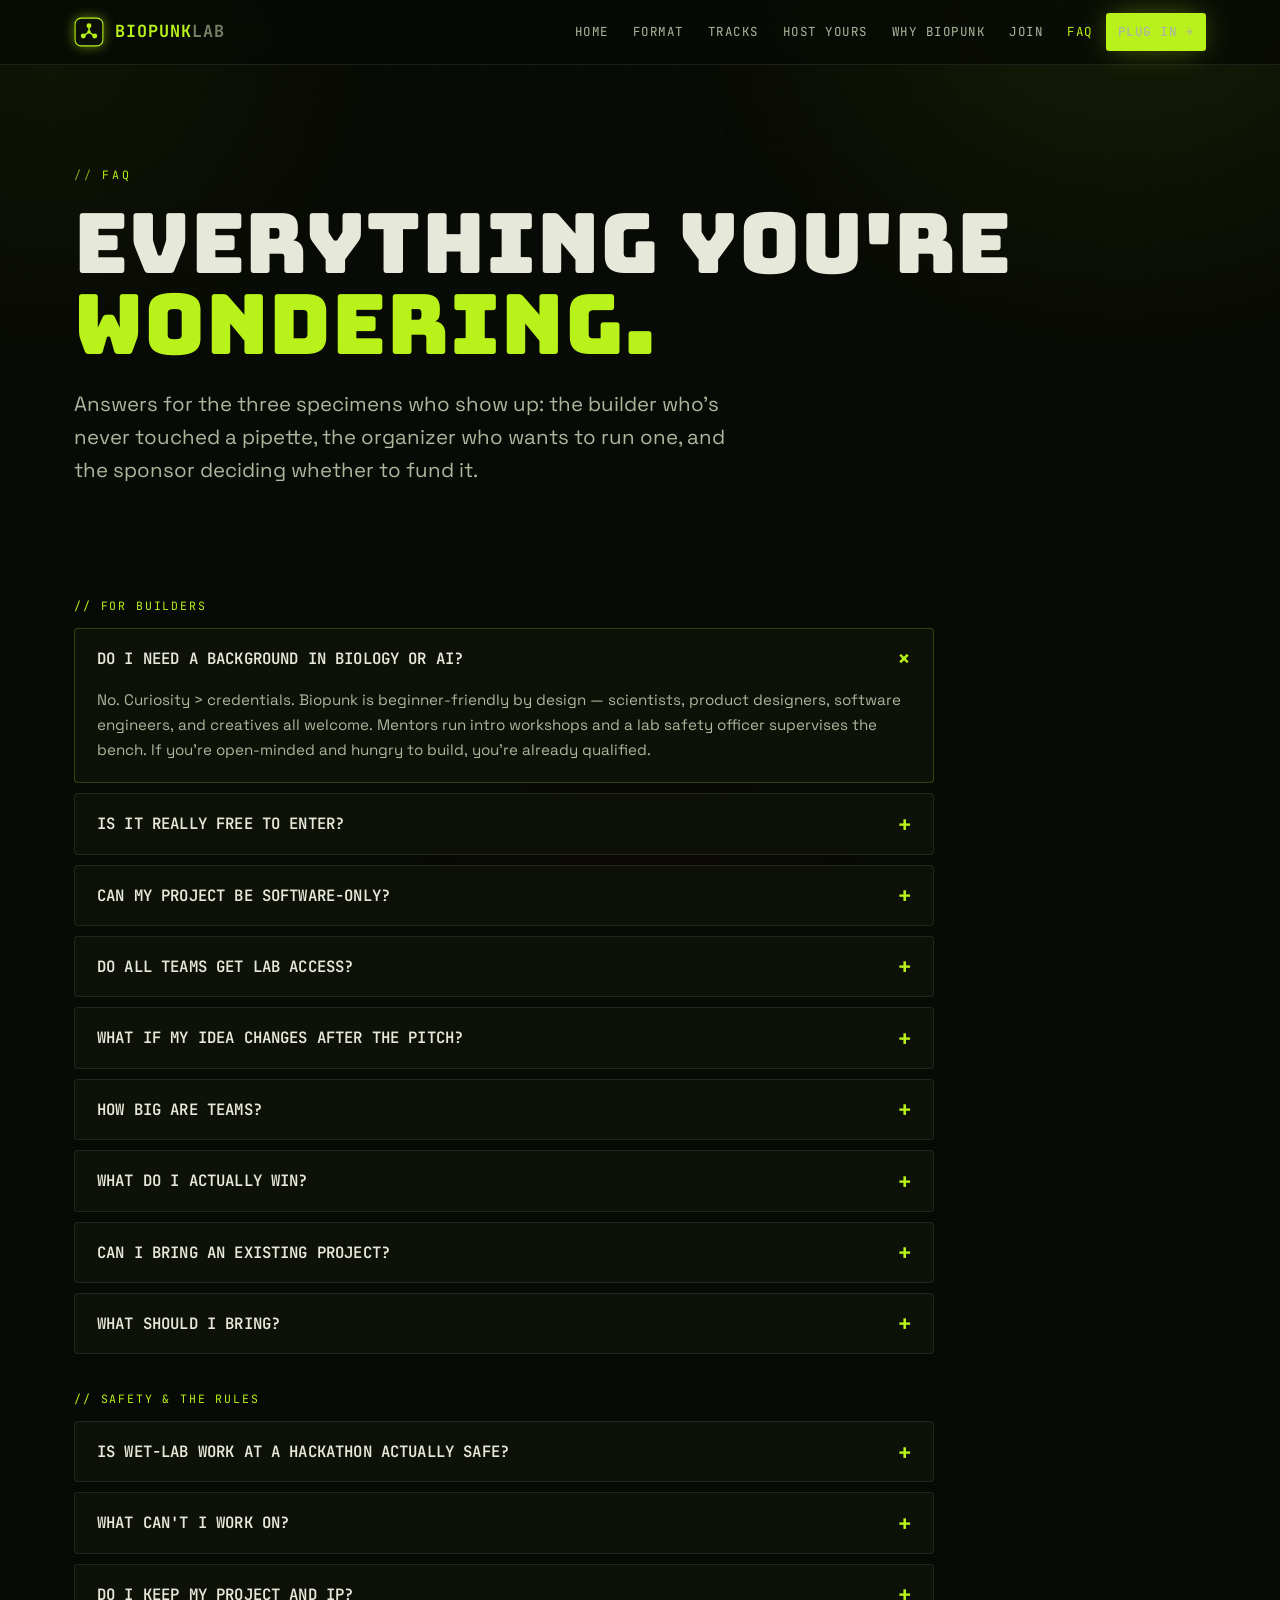
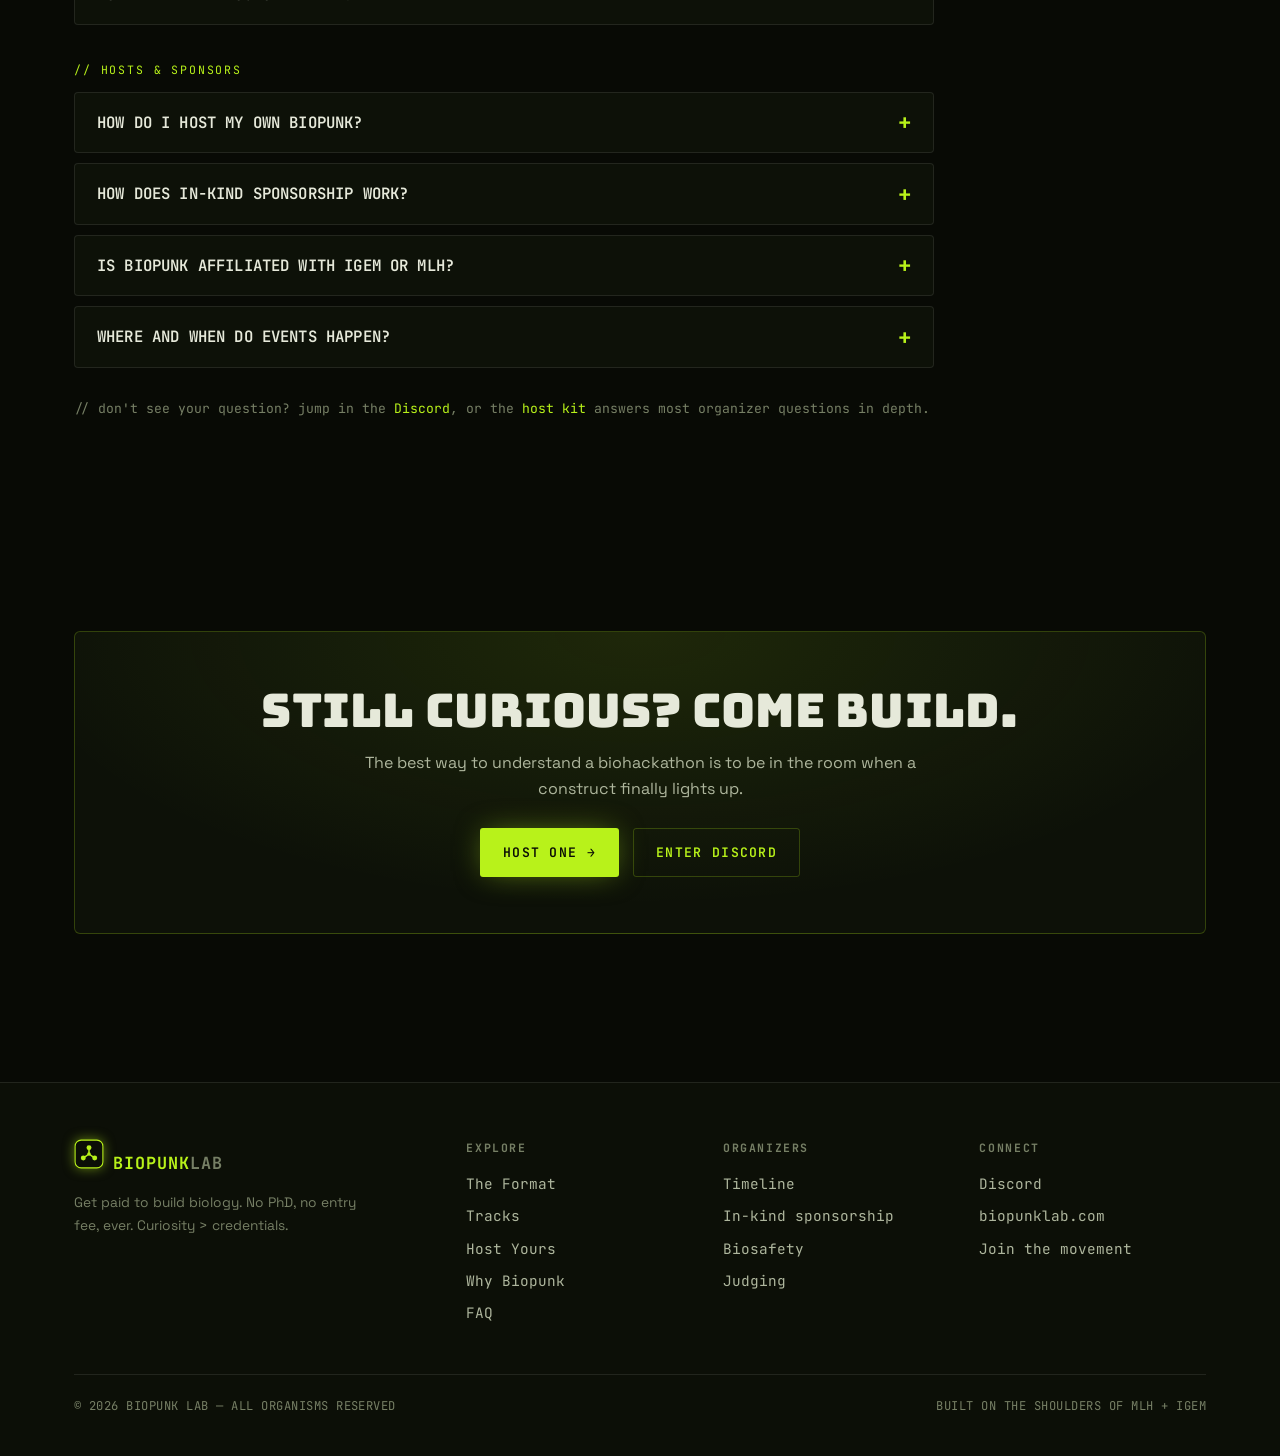
==== faq.html @ 61b6a3d3 "Add files via upload" ====
<!DOCTYPE html>
<html lang="en">
<head>
<meta charset="UTF-8">
<meta name="viewport" content="width=device-width, initial-scale=1.0">
<title>FAQ — Biopunk Lab</title>
<meta name="description" content="Frequently asked questions about Biopunk hackathons — for builders, hosts, and sponsors. Do I need a background? Is it free? Do all teams get lab access? What can't I work on?">
<link rel="preconnect" href="https://fonts.googleapis.com">
<link rel="preconnect" href="https://fonts.gstatic.com" crossorigin>
<link href="https://fonts.googleapis.com/css2?family=Bungee&family=JetBrains+Mono:wght@400;500;700&family=Permanent+Marker&family=Space+Grotesk:wght@400;500;600&display=swap" rel="stylesheet">
<link rel="stylesheet" href="styles.css">
<link rel="icon" href="data:image/svg+xml,<svg xmlns='http://www.w3.org/2000/svg' viewBox='0 0 32 32'><text y='26' font-size='26'>☣</text></svg>">
</head>
<body>

<nav class="nav">
  <div class="nav__inner">
    <a href="index.html" class="brand">
      <svg class="brand__mark" viewBox="0 0 40 40" fill="none" xmlns="http://www.w3.org/2000/svg"><rect x="1.5" y="1.5" width="37" height="37" rx="8" fill="#0c0f07" stroke="#b8f21a" stroke-width="1.4"/><g stroke="#b8f21a" stroke-width="2" stroke-linecap="round"><path d="M20 20 20 12.5M20 20 13.2 24.8M20 20 26.8 24.8"/></g><g fill="#b8f21a"><circle cx="20" cy="20" r="2.4"/><circle cx="20" cy="11.5" r="3.3"/><circle cx="12.4" cy="25.3" r="3.3"/><circle cx="27.6" cy="25.3" r="3.3"/></g></svg>
      <span class="brand__txt"><span class="bio">BIOPUNK</span><span class="lab">LAB</span></span>
    </a>
    <button class="menu-btn" onclick="document.getElementById('nl').classList.toggle('show')">☰</button>
    <div class="nav__links" id="nl">
      <a href="index.html">Home</a>
      <a href="format.html">Format</a>
      <a href="tracks.html">Tracks</a>
      <a href="host.html">Host Yours</a>
      <a href="manifesto.html">Why Biopunk</a>
      <a href="get-involved.html">Join</a>
      <a href="faq.html" class="active">FAQ</a>
      <a href="host.html" class="btn btn--primary btn--sm">Plug In →</a>
    </div>
  </div>
</nav>

<header class="hero" style="padding-bottom:26px">
  <div class="wrap">
    <span class="kicker">FAQ</span>
    <h1>Everything you're <span class="hl">wondering.</span></h1>
    <p class="hero__sub">Answers for the three specimens who show up: the builder who's never touched a pipette, the organizer who wants to run one, and the sponsor deciding whether to fund it.</p>
  </div>
</header>

<section class="section" style="padding-top:18px">
  <div class="wrap">
    <div class="faq">

      <div class="faqcat">// For builders</div>

      <details open>
        <summary>Do I need a background in biology or AI?</summary>
        <div class="a"><p>No. Curiosity &gt; credentials. Biopunk is beginner-friendly by design — scientists, product designers, software engineers, and creatives all welcome. Mentors run intro workshops and a lab safety officer supervises the bench. If you're open-minded and hungry to build, you're already qualified.</p></div>
      </details>

      <details>
        <summary>Is it really free to enter?</summary>
        <div class="a"><p>Yes — no entry fee, ever. That's the whole contrast with iGEM, where teams pay roughly €7,700–€8,700 before anyone travels. At a Biopunk, the expensive part (reagents, DNA, sequencing, lab time) is covered by in-kind sponsors, and money flows <em>toward</em> participants as prizes.</p></div>
      </details>

      <details>
        <summary>Can my project be software-only?</summary>
        <div class="a"><p>Yes. Plenty of winning projects are software, AI, or design. But the thing that makes Biopunk different from every other hackathon is the wet lab — so if your idea can touch a bench, we'll help you get it there.</p></div>
      </details>

      <details>
        <summary>Do all teams get lab access?</summary>
        <div class="a"><p>The prototype weekend is open to everyone. Lab week is where selection kicks in: teams that pitch a feasible, safe, green-lit experiment advance to the bench with dedicated workspace, mentorship, and reagents. It's a two-phase build — not everyone advances, and that's the point.</p></div>
      </details>

      <details>
        <summary>What if my idea changes after the pitch?</summary>
        <div class="a"><p>Expected — ideas mutate. As long as the pivot stays inside the biosafety envelope (BSL-1, non-human, non-clinical) and your Lab &amp; Safety Lead signs off, evolve away. That's science.</p></div>
      </details>

      <details>
        <summary>How big are teams?</summary>
        <div class="a"><p>Teams of 2–4 organisms. No lone wolves — packs can be formed onsite at the team-formation mixer. Mixed backgrounds (tech, bio, design, chaos) are encouraged.</p></div>
      </details>

      <details>
        <summary>What do I actually win?</summary>
        <div class="a"><p>Real Biopunk editions have handed out $15,000+ in cash and in-kind prizes — cash, a month of Biopunk Lab membership, Light.bio glowing petunias, Asimov Press books, discounted longevity-conference tickets, and mystery bio-loot. Plus the project itself, written up as a portfolio piece you keep.</p></div>
      </details>

      <details>
        <summary>Can I bring an existing project?</summary>
        <div class="a"><p>Biopunk favors building from scratch, in the moment — no recycled ideas. Bring your skills, your curiosity, and your own hardware/wetware if you want, but the build happens during the event.</p></div>
      </details>

      <details>
        <summary>What should I bring?</summary>
        <div class="a"><p>A laptop, a notebook, and an open mind. The lab provides the bench, equipment, and reagents; sign up on the Discord ahead of time for team formation and pre-event workshops. You can also bring your own hardware or wetware.</p></div>
      </details>

      <div class="faqcat">// Safety &amp; the rules</div>

      <details>
        <summary>Is wet-lab work at a hackathon actually safe?</summary>
        <div class="a"><p>Yes, when it's kept inside the envelope Biopunk is designed around: <strong>BSL-1</strong> — well-characterized, non-pathogenic organisms (E. coli K-12, baker's yeast, standard cloning strains) on open benches. Every participant completes a safety induction before unsupervised access, the lab's safety officer supervises, and every project passes a written risk assessment at the pitch stage.</p></div>
      </details>

      <details>
        <summary>What can't I work on?</summary>
        <div class="a"><p>The pitch gate rules out anything human-subject (including your own samples or self-experimentation), animal work, clinical claims, gain-of-function, select agents, or anything above BSL-1. Also out for a one-week format: mammalian stable cell lines, directed evolution, and large-scale fermentation. Screened <em>before</em> reagents are ordered — see the <a href="host.html#safety">biosafety gate</a>.</p></div>
      </details>

      <details>
        <summary>Do I keep my project and IP?</summary>
        <div class="a"><p>Under the get-and-give ethos of this community, projects are documented openly in the gallery so the next team can learn from them — like open-source software. Specific IP terms are set by each event's organizer and any track sponsor, so read your event's rules. Rule of thumb: you keep your work and your portfolio; sponsors get visibility and recruiting access, not ownership.</p></div>
      </details>

      <div class="faqcat">// Hosts &amp; sponsors</div>

      <details>
        <summary>How do I host my own Biopunk?</summary>
        <div class="a"><p>Start with the <a href="host.html">host kit</a> — the full step-by-step, from timeline and crew to budget, sponsorship, securing a lab, biosafety, judging, and demo-day run of show. Short version: partner with a community lab, lock reagent sponsors early, and work backwards from demo day. Then tell us on the <a href="get-involved.html">Join</a> page and we'll help connect the pieces.</p></div>
      </details>

      <details>
        <summary>How does in-kind sponsorship work?</summary>
        <div class="a"><p>Instead of cash, companies donate product and service access — synthetic DNA, reagents, sequencing, software, compute, or equipment time — which participants use during the lab week. It dramatically cuts the budget and gives sponsors brand exposure and recruiting access. See the <a href="host.html#sponsorship">roster and tiers</a>.</p></div>
      </details>

      <details>
        <summary>Is Biopunk affiliated with iGEM or MLH?</summary>
        <div class="a"><p>No. Biopunk is independent, but borrows openly from both: MLH's league branding, open organizer guide, and judging science, and iGEM's scientific rigor and biosafety culture. MLH's organizer guide is Creative-Commons licensed, which is why so much of the playbook adapts so cleanly.</p></div>
      </details>

      <details>
        <summary>Where and when do events happen?</summary>
        <div class="a"><p>It started at Frontier Tower in San Francisco (995 Market St) and it's built to be run locally and repeatably anywhere there's a host and a willing community lab. Check <a href="https://luma.com/biopunk" target="_blank" rel="noopener">the Luma calendar</a> and <a href="get-involved.html">Join</a> for the founding-host network — or start one yourself.</p></div>
      </details>

    </div>

    <p class="mono" style="font-size:.82rem;color:var(--muted);margin-top:30px">// don't see your question? jump in the <a href="https://discord.gg/RqJb58Fh" target="_blank" rel="noopener" class="hl">Discord</a>, or the <a href="host.html" class="hl">host kit</a> answers most organizer questions in depth.</p>
  </div>
</section>

<section class="section">
  <div class="wrap">
    <div class="cta-band">
      <h2>Still curious? Come build.</h2>
      <p>The best way to understand a biohackathon is to be in the room when a construct finally lights up.</p>
      <div class="hero__cta" style="justify-content:center">
        <a href="host.html" class="btn btn--primary">Host one →</a>
        <a href="https://discord.gg/RqJb58Fh" target="_blank" rel="noopener" class="btn btn--ghost">Enter Discord</a>
      </div>
    </div>
  </div>
</section>

<footer class="footer">
  <div class="wrap">
    <div class="footer__grid">
      <div>
        <a href="index.html" class="brand" style="margin-bottom:14px">
          <svg class="brand__mark" viewBox="0 0 40 40" fill="none"><rect x="1.5" y="1.5" width="37" height="37" rx="8" fill="#0c0f07" stroke="#b8f21a" stroke-width="1.4"/><g stroke="#b8f21a" stroke-width="2" stroke-linecap="round"><path d="M20 20 20 12.5M20 20 13.2 24.8M20 20 26.8 24.8"/></g><g fill="#b8f21a"><circle cx="20" cy="20" r="2.4"/><circle cx="20" cy="11.5" r="3.3"/><circle cx="12.4" cy="25.3" r="3.3"/><circle cx="27.6" cy="25.3" r="3.3"/></g></svg>
          <span class="brand__txt"><span class="bio">BIOPUNK</span><span class="lab">LAB</span></span>
        </a>
        <p class="footer__note">Get paid to build biology. No PhD, no entry fee, ever. Curiosity &gt; credentials.</p>
      </div>
      <div><h5>Explore</h5><a href="format.html">The Format</a><a href="tracks.html">Tracks</a><a href="host.html">Host Yours</a><a href="manifesto.html">Why Biopunk</a><a href="faq.html">FAQ</a></div>
      <div><h5>Organizers</h5><a href="host.html#timeline">Timeline</a><a href="host.html#sponsorship">In-kind sponsorship</a><a href="host.html#safety">Biosafety</a><a href="host.html#judging">Judging</a></div>
      <div><h5>Connect</h5><a href="https://discord.gg/RqJb58Fh" target="_blank" rel="noopener">Discord</a><a href="https://www.biopunklab.com/" target="_blank" rel="noopener">biopunklab.com</a><a href="get-involved.html">Join the movement</a></div>
    </div>
    <div class="footer__base"><span>© 2026 Biopunk Lab — all organisms reserved</span><span>Built on the shoulders of MLH + iGEM</span></div>
  </div>
</footer>

</body>
</html>
---- styles.css ----
/* =====================================================================
   BIOPUNK LAB — shared stylesheet
   Design language copied from biopunk-hackathon.vercel.app:
   near-black + acid green, mono + blocky display type, file-code labels,
   marquee tickers, biohazard energy. "Curiosity > credentials."
   ===================================================================== */

:root{
  --bg:#080a05;
  --bg-2:#0c0f07;
  --bg-3:#11150b;
  --panel:#0d1108;
  --ink:#e6e9da;
  --ink-dim:#aeb69d;
  --muted:#767f65;
  --line:rgba(255,255,255,.09);
  --line-acid:rgba(184,242,26,.22);

  --acid:#b8f21a;      /* the one accent — toxic/acid green */
  --acid-2:#ccff45;
  --acid-deep:#7fa80f;
  --blood:#c9215d;     /* rare danger/crimson accent */
  --amber:#e0a80f;

  --maxw:1180px;
  --r:6px;
  --r-sm:4px;
  --shadow:0 24px 60px -20px rgba(0,0,0,.8);
  --glow:0 0 30px -6px rgba(184,242,26,.5);

  --font-display:"Bungee",Impact,system-ui,sans-serif; /* stacks vertically, punk signage */
  --font-marker:"Permanent Marker",var(--font-display); /* graffiti accents */
  --font-mono:"JetBrains Mono",ui-monospace,SFMono-Regular,Menlo,monospace;
  --font-body:"Space Grotesk",system-ui,-apple-system,Segoe UI,Roboto,sans-serif;
}

*{box-sizing:border-box}
html{scroll-behavior:smooth}
body{
  margin:0;font-family:var(--font-body);color:var(--ink);background:var(--bg);
  line-height:1.62;-webkit-font-smoothing:antialiased;overflow-x:hidden;
}

/* background: faint acid grid + noise + DNA-ish glow */
body::before{
  content:"";position:fixed;inset:0;z-index:-2;
  background:
    radial-gradient(60vw 55vw at 88% -6%, rgba(184,242,26,.09), transparent 60%),
    radial-gradient(45vw 45vw at 4% 4%, rgba(184,242,26,.05), transparent 60%),
    radial-gradient(40vw 40vw at 50% 118%, rgba(201,33,93,.06), transparent 60%);
}
body::after{
  content:"";position:fixed;inset:0;z-index:-2;opacity:.5;
  background-image:
    linear-gradient(rgba(255,255,255,.03) 1px,transparent 1px),
    linear-gradient(90deg,rgba(255,255,255,.03) 1px,transparent 1px);
  background-size:48px 48px;
  mask-image:radial-gradient(130vw 90vh at 50% 0%,#000,transparent 82%);
}

a{color:inherit;text-decoration:none}
img{max-width:100%}
h1,h2,h3,h4{margin:0;line-height:1.05}
p{margin:0 0 1rem}

.wrap{max-width:var(--maxw);margin:0 auto;padding:0 24px}
.section{padding:88px 0;position:relative}
.section--tight{padding:54px 0}

/* ---------- file-code eyebrow labels (// SPECIMEN_001) ---------- */
.kicker{
  font-family:var(--font-mono);font-size:.72rem;letter-spacing:.24em;text-transform:uppercase;
  color:var(--acid);display:inline-flex;gap:.55rem;align-items:center;margin-bottom:18px;
}
.kicker::before{content:"//";opacity:.7}
.kicker--blood{color:var(--blood)}
.kicker--plain{color:var(--muted)}
.kicker--plain::before{color:var(--muted)}

.filetag{
  font-family:var(--font-mono);font-size:.66rem;letter-spacing:.18em;text-transform:uppercase;
  color:#0a0d05;background:var(--acid);padding:5px 10px;border-radius:2px;display:inline-block;font-weight:500;
}

/* acid highlight for words */
.hl{color:var(--acid)}
.hl-box{background:var(--acid);color:#0a0d05;padding:0 .18em;box-decoration-break:clone;-webkit-box-decoration-break:clone}
.blood{color:var(--blood)}

/* ---------- nav ---------- */
.nav{position:sticky;top:0;z-index:60;backdrop-filter:blur(12px);
  background:rgba(8,10,5,.82);border-bottom:1px solid var(--line)}
.nav__inner{display:flex;align-items:center;gap:20px;height:64px;max-width:var(--maxw);margin:0 auto;padding:0 24px}
.brand{display:flex;align-items:center;gap:11px}
.brand__mark{width:30px;height:30px;flex:0 0 auto;filter:drop-shadow(0 0 6px rgba(184,242,26,.5))}
.brand__txt{font-family:var(--font-mono);font-weight:700;letter-spacing:.06em;font-size:1.05rem}
.brand__txt .lab{color:var(--muted)}
.brand__txt .bio{color:var(--acid)}
.nav__links{display:flex;gap:2px;margin-left:auto;align-items:center;flex-wrap:wrap}
.nav__links a{font-family:var(--font-mono);font-size:.78rem;letter-spacing:.12em;text-transform:uppercase;
  color:var(--ink-dim);padding:8px 11px;border-radius:3px;transition:.16s}
.nav__links a:hover{color:var(--acid)}
.nav__links a.active{color:var(--acid)}
.menu-btn{display:none;margin-left:auto;background:none;border:1px solid var(--line);border-radius:5px;color:var(--acid);padding:7px 12px;font-size:1.05rem;cursor:pointer}

/* ---------- buttons ---------- */
.btn{display:inline-flex;align-items:center;gap:.5rem;font-family:var(--font-mono);font-weight:600;
  font-size:.82rem;letter-spacing:.1em;text-transform:uppercase;padding:13px 22px;border-radius:3px;
  cursor:pointer;border:1px solid transparent;transition:.18s}
.btn--primary{background:var(--acid);color:#0a0d05;box-shadow:var(--glow)}
.btn--primary:hover{background:var(--acid-2);transform:translateY(-2px)}
.btn--ghost{background:transparent;border-color:var(--line-acid);color:var(--acid)}
.btn--ghost:hover{border-color:var(--acid);background:rgba(184,242,26,.07)}
.btn--blood{background:var(--blood);color:#fff}
.btn--blood:hover{transform:translateY(-2px)}
.btn--sm{padding:9px 15px;font-size:.72rem}

/* ---------- marquee ticker ---------- */
.marquee{border-block:1px solid var(--line-acid);background:rgba(184,242,26,.04);overflow:hidden;
  white-space:nowrap;padding:11px 0}
.marquee__track{display:inline-block;animation:scroll 28s linear infinite;font-family:var(--font-mono);
  font-size:.82rem;letter-spacing:.16em;text-transform:uppercase;color:var(--acid)}
.marquee__track span{padding:0 6px}
.marquee__track .sep{color:var(--acid-deep)}
@keyframes scroll{from{transform:translateX(0)}to{transform:translateX(-50%)}}

/* ---------- hero ---------- */
.hero{position:relative;padding:96px 0 60px;overflow:hidden}
.hero__badge{display:inline-flex;align-items:center;gap:.6rem;font-family:var(--font-mono);font-size:.7rem;
  letter-spacing:.2em;text-transform:uppercase;color:var(--acid);border:1px solid var(--line-acid);
  border-radius:2px;padding:6px 12px;margin-bottom:26px;background:rgba(184,242,26,.04)}
.dot{width:8px;height:8px;border-radius:50%;background:var(--acid);box-shadow:0 0 12px var(--acid);animation:pulse 1.8s infinite}
@keyframes pulse{0%,100%{opacity:1}50%{opacity:.3}}
.hero h1{font-family:var(--font-display);font-weight:400;font-size:clamp(2.6rem,7vw,5.2rem);
  line-height:.98;letter-spacing:.01em;margin-bottom:22px;text-transform:uppercase}
.hero__sub{font-size:clamp(1.05rem,2vw,1.28rem);color:var(--ink-dim);max-width:660px;margin-bottom:30px}
.hero__cta{display:flex;gap:14px;flex-wrap:wrap;align-items:center}

/* headings */
.section h2{font-family:var(--font-display);font-weight:400;text-transform:uppercase;
  font-size:clamp(1.7rem,4vw,3rem);line-height:1;margin-bottom:20px;letter-spacing:.005em}
.marker{font-family:var(--font-marker);text-transform:none;letter-spacing:0}
.lead{font-size:1.14rem;color:var(--ink-dim);max-width:740px}

/* ---------- stat wall ---------- */
.stats{display:grid;grid-template-columns:repeat(4,1fr);gap:0;margin-top:60px;border:1px solid var(--line)}
.stat{padding:24px;border-right:1px solid var(--line)}
.stat:last-child{border-right:none}
.stat__n{font-family:var(--font-display);font-weight:400;font-size:1.9rem;line-height:1;color:var(--acid)}
.stat__l{font-family:var(--font-mono);font-size:.74rem;color:var(--muted);margin-top:10px;letter-spacing:.04em;text-transform:uppercase}

/* ---------- grids + cards ---------- */
.grid{display:grid;gap:16px}
.grid-2{grid-template-columns:repeat(2,1fr)}
.grid-3{grid-template-columns:repeat(3,1fr)}
.grid-4{grid-template-columns:repeat(4,1fr)}

.card{border:1px solid var(--line);border-radius:var(--r);padding:26px;background:var(--panel);
  transition:.18s;position:relative;overflow:hidden}
.card:hover{border-color:var(--line-acid);transform:translateY(-3px)}
.card__ico{width:42px;height:42px;border-radius:4px;display:grid;place-items:center;margin-bottom:16px;
  background:rgba(184,242,26,.1);border:1px solid var(--line-acid);color:var(--acid);font-size:1.15rem}
.card h3{font-family:var(--font-mono);font-weight:700;font-size:1.06rem;letter-spacing:.02em;margin-bottom:10px;text-transform:uppercase}
.card p{color:var(--ink-dim);font-size:.95rem;margin:0}
.card__num{position:absolute;top:14px;right:16px;font-family:var(--font-display);font-size:1.1rem;color:rgba(184,242,26,.25)}

/* arrow list (→ items) */
ul.arrow{list-style:none;padding:0;margin:16px 0}
ul.arrow li{position:relative;padding:12px 14px 12px 40px;margin-bottom:10px;color:var(--ink-dim);
  border:1px solid var(--line);border-radius:var(--r-sm);background:var(--panel)}
ul.arrow li::before{content:"→";position:absolute;left:15px;top:12px;color:var(--acid);font-family:var(--font-mono)}
ul.check{list-style:none;padding:0;margin:16px 0}
ul.check li{position:relative;padding-left:28px;margin-bottom:11px;color:var(--ink-dim)}
ul.check li::before{content:"▸";position:absolute;left:0;top:0;color:var(--acid)}
ul.cross li::before{content:"✕";color:var(--blood)}

/* ---------- phase / process ---------- */
.phases{display:grid;grid-template-columns:repeat(3,1fr);gap:16px;margin-top:40px}
.phase{position:relative;border:1px solid var(--line);border-radius:var(--r);padding:28px;background:var(--panel);overflow:hidden}
.phase::before{content:"";position:absolute;inset:0 auto 0 0;width:3px;background:var(--acid)}
.phase__tag{font-family:var(--font-mono);font-size:.7rem;letter-spacing:.16em;text-transform:uppercase;color:var(--acid)}
.phase__when{font-family:var(--font-mono);font-size:.78rem;color:var(--muted);margin:4px 0 14px}
.phase h3{font-family:var(--font-display);font-weight:400;font-size:1.3rem;text-transform:uppercase;margin-bottom:12px}
.phase ul{margin:14px 0 0;padding-left:0;list-style:none;color:var(--ink-dim);font-size:.9rem}
.phase ul li{margin-bottom:8px;padding-left:18px;position:relative}
.phase ul li::before{content:"→";position:absolute;left:0;color:var(--acid)}
.phase__no{font-family:var(--font-display);font-size:2.4rem;opacity:.16;position:absolute;top:12px;right:20px;color:var(--acid)}

/* vertical timeline */
.timeline{position:relative;margin-top:36px;padding-left:26px}
.timeline::before{content:"";position:absolute;left:5px;top:6px;bottom:6px;width:2px;background:var(--acid);opacity:.4}
.tl{position:relative;margin-bottom:26px}
.tl::before{content:"";position:absolute;left:-26px;top:5px;width:12px;height:12px;border-radius:50%;
  background:var(--bg);border:2px solid var(--acid);box-shadow:0 0 10px rgba(184,242,26,.5)}
.tl__when{font-family:var(--font-mono);font-size:.72rem;letter-spacing:.1em;text-transform:uppercase;color:var(--acid)}
.tl h4{font-family:var(--font-mono);font-size:1.02rem;margin:4px 0 6px;text-transform:uppercase;letter-spacing:.02em}
.tl p{color:var(--ink-dim);font-size:.93rem;margin:0}

/* ---------- comparison table ---------- */
.cmp{width:100%;border-collapse:separate;border-spacing:0;margin-top:34px;border:1px solid var(--line);border-radius:var(--r);overflow:hidden;font-size:.95rem}
.cmp th,.cmp td{padding:16px 18px;text-align:left;vertical-align:top;border-bottom:1px solid var(--line)}
.cmp thead th{font-family:var(--font-mono);font-size:.9rem;text-transform:uppercase;letter-spacing:.06em;background:var(--bg-2)}
.cmp thead th:nth-child(2){color:var(--muted)}
.cmp thead th:nth-child(3){color:var(--acid)}
.cmp td:first-child{font-family:var(--font-mono);font-size:.78rem;color:var(--muted);text-transform:uppercase;letter-spacing:.06em;width:150px}
.cmp td:nth-child(2){color:var(--ink-dim)}
.cmp td:nth-child(3){color:var(--ink);font-weight:500}
.cmp tr:last-child td{border-bottom:none}
.cmp .col-punk{background:rgba(184,242,26,.05)}

/* ---------- notes / blockquotes ---------- */
.note{border:1px solid var(--line);border-left:3px solid var(--acid);border-radius:var(--r-sm);
  padding:18px 20px;background:rgba(184,242,26,.05);margin:22px 0}
.note--warn{border-left-color:var(--amber);background:rgba(224,168,15,.06)}
.note--blood{border-left-color:var(--blood);background:rgba(201,33,93,.06)}
.note strong{color:var(--ink)}
.note .kicker{margin-bottom:8px}

/* pills */
.pills{display:flex;flex-wrap:wrap;gap:9px;margin-top:10px}
.pill{font-family:var(--font-mono);font-size:.78rem;border:1px solid var(--line);border-radius:2px;
  padding:7px 12px;color:var(--ink-dim);background:var(--panel)}
.pill b{color:var(--acid);font-weight:500}

/* roster / partners */
.roster{display:grid;grid-template-columns:repeat(3,1fr);gap:12px;margin-top:26px}
.rost{border:1px solid var(--line);border-radius:var(--r-sm);padding:16px 18px;background:var(--panel)}
.rost b{display:block;font-family:var(--font-mono);font-size:.98rem;text-transform:uppercase;letter-spacing:.02em}
.rost span{font-size:.85rem;color:var(--muted)}

/* people / judges */
.people{display:grid;grid-template-columns:repeat(3,1fr);gap:16px;margin-top:26px}
.person{border:1px solid var(--line);border-radius:var(--r);padding:22px;background:var(--panel);transition:.18s}
.person:hover{border-color:var(--line-acid);transform:translateY(-3px)}
.person__av{width:46px;height:46px;border-radius:4px;display:grid;place-items:center;font-family:var(--font-display);
  font-size:1rem;color:#0a0d05;background:var(--acid);margin-bottom:14px}
.person b{font-family:var(--font-mono);font-size:.98rem;display:block;text-transform:uppercase;letter-spacing:.02em}
.person .role{font-size:.84rem;color:var(--acid);margin:3px 0 8px;font-family:var(--font-mono)}
.person p{font-size:.89rem;color:var(--ink-dim);margin:0 0 10px}
.person .loc{font-family:var(--font-mono);font-size:.72rem;color:var(--muted);text-transform:uppercase;letter-spacing:.06em}
.person .tagz{display:flex;flex-wrap:wrap;gap:6px;margin-top:6px}
.person .tagz span{font-family:var(--font-mono);font-size:.64rem;letter-spacing:.08em;text-transform:uppercase;color:var(--muted);border:1px solid var(--line);border-radius:2px;padding:3px 7px}

.region-tag{display:inline-block;font-family:var(--font-mono);font-size:.7rem;letter-spacing:.16em;text-transform:uppercase;
  color:var(--acid);border:1px solid var(--line-acid);border-radius:2px;padding:5px 12px;margin:32px 0 4px;background:rgba(184,242,26,.04)}

/* tracks */
.track{border:1px solid var(--line);border-radius:var(--r);background:var(--panel);padding:28px;margin-bottom:16px;position:relative;overflow:hidden;transition:.18s}
.track:hover{border-color:var(--line-acid);transform:translateY(-2px)}
.track::before{content:"";position:absolute;left:0;top:0;bottom:0;width:3px;background:var(--acid)}
.track__head{display:flex;align-items:baseline;gap:14px;flex-wrap:wrap}
.track__no{font-family:var(--font-display);font-size:1rem;color:var(--acid)}
.track h3{font-family:var(--font-mono);font-weight:700;font-size:1.2rem;text-transform:uppercase;letter-spacing:.02em;margin:2px 0 8px}
.track__desc{color:var(--ink-dim);font-size:.97rem;margin:0 0 4px;max-width:780px}
.track__label{font-family:var(--font-mono);font-size:.7rem;letter-spacing:.12em;text-transform:uppercase;color:var(--muted);margin:16px 0 8px}
.track__spons{font-family:var(--font-mono);font-size:.8rem;color:var(--muted);margin-top:16px;border-top:1px solid var(--line);padding-top:14px}
.track__spons b{color:var(--acid);font-weight:500}

/* prizes */
.prizes{display:grid;grid-template-columns:repeat(3,1fr);gap:14px;margin-top:30px}
.prize{border:1px solid var(--line);border-radius:var(--r);padding:22px;background:var(--panel);position:relative}
.prize .rank{font-family:var(--font-mono);font-size:.7rem;letter-spacing:.12em;text-transform:uppercase;color:var(--acid)}
.prize b{font-family:var(--font-mono);display:block;font-size:1.02rem;margin:8px 0 6px;text-transform:uppercase}
.prize p{font-size:.88rem;color:var(--ink-dim);margin:0}

/* FAQ accordion */
.faq{margin-top:26px;max-width:860px}
.faqcat{font-family:var(--font-mono);font-size:.72rem;letter-spacing:.16em;text-transform:uppercase;color:var(--acid);margin:36px 0 12px}
.faq details{border:1px solid var(--line);border-radius:var(--r-sm);background:var(--panel);margin-bottom:10px;overflow:hidden;transition:.18s}
.faq details[open]{border-color:var(--line-acid)}
.faq summary{cursor:pointer;padding:17px 22px;font-family:var(--font-mono);font-weight:600;font-size:.98rem;
  list-style:none;display:flex;justify-content:space-between;gap:16px;align-items:center;text-transform:uppercase;letter-spacing:.01em}
.faq summary::-webkit-details-marker{display:none}
.faq summary::after{content:"+";color:var(--acid);font-size:1.4rem;line-height:1;transition:.2s;flex:0 0 auto}
.faq details[open] summary::after{transform:rotate(45deg)}
.faq summary:hover{color:var(--acid)}
.faq .a{padding:0 22px 20px;color:var(--ink-dim);font-size:.95rem}
.faq .a a{color:var(--acid)}
.faq .a p{margin:0 0 .7rem}.faq .a p:last-child{margin:0}

/* CTA band */
.cta-band{border:1px solid var(--line-acid);border-radius:var(--r);padding:56px 40px;text-align:center;
  background:radial-gradient(80% 130% at 50% 0%,rgba(184,242,26,.1),transparent 70%),var(--panel);margin:20px 0}
.cta-band h2{font-family:var(--font-display);text-transform:uppercase;font-size:clamp(1.7rem,4vw,2.9rem);margin-bottom:16px}
.cta-band p{color:var(--ink-dim);max-width:580px;margin:0 auto 26px}
.signup{display:flex;gap:10px;justify-content:center;flex-wrap:wrap;max-width:480px;margin:0 auto}
.signup input{flex:1;min-width:220px;padding:13px 16px;border-radius:3px;border:1px solid var(--line);background:var(--bg-2);color:var(--ink);font-family:var(--font-mono);font-size:.85rem}
.signup input:focus{outline:none;border-color:var(--acid)}

/* footer */
.footer{border-top:1px solid var(--line);padding:56px 0 40px;margin-top:40px;background:var(--bg-2)}
.footer__grid{display:grid;grid-template-columns:1.6fr 1fr 1fr 1fr;gap:30px}
.footer h5{font-family:var(--font-mono);font-size:.72rem;letter-spacing:.14em;text-transform:uppercase;color:var(--muted);margin:0 0 14px}
.footer a{display:block;color:var(--ink-dim);font-size:.9rem;margin-bottom:9px;transition:.15s;font-family:var(--font-mono)}
.footer a:hover{color:var(--acid)}
.footer__note{color:var(--muted);font-size:.86rem;max-width:300px;margin-top:14px;font-family:var(--font-body)}
.footer__base{display:flex;justify-content:space-between;gap:16px;flex-wrap:wrap;margin-top:40px;padding-top:22px;border-top:1px solid var(--line);color:var(--muted);font-size:.76rem;font-family:var(--font-mono);letter-spacing:.04em;text-transform:uppercase}

/* misc */
.center{text-align:center}
.mono{font-family:var(--font-mono)}
.divider{height:1px;background:var(--line);margin:0}
.tag-row{display:flex;gap:10px;flex-wrap:wrap;margin-top:20px}
.toc{border:1px solid var(--line);border-radius:var(--r);padding:22px 24px;background:var(--panel);margin-top:10px}
.toc a{display:inline-block;font-family:var(--font-mono);font-size:.82rem;color:var(--ink-dim);padding:6px 0;margin-right:20px}
.toc a:hover{color:var(--acid)}
.anchor{scroll-margin-top:84px}

/* responsive */
@media(max-width:900px){
  .stats{grid-template-columns:repeat(2,1fr)}
  .stat:nth-child(2){border-right:none}
  .grid-3,.grid-4,.phases,.roster,.people,.prizes{grid-template-columns:1fr}
  .grid-2{grid-template-columns:1fr}
  .footer__grid{grid-template-columns:1fr 1fr}
  .cmp td:first-child{width:auto}
  .nav__links{display:none}
  .nav__links.show{display:flex;position:absolute;top:64px;left:0;right:0;flex-direction:column;background:var(--bg-2);border-bottom:1px solid var(--line);padding:12px;gap:0}
  .menu-btn{display:block}
}
@media(max-width:560px){
  .stats{grid-template-columns:1fr}
  .stat{border-right:none;border-bottom:1px solid var(--line)}
  .footer__grid{grid-template-columns:1fr}
  .hero{padding:64px 0 44px}
}
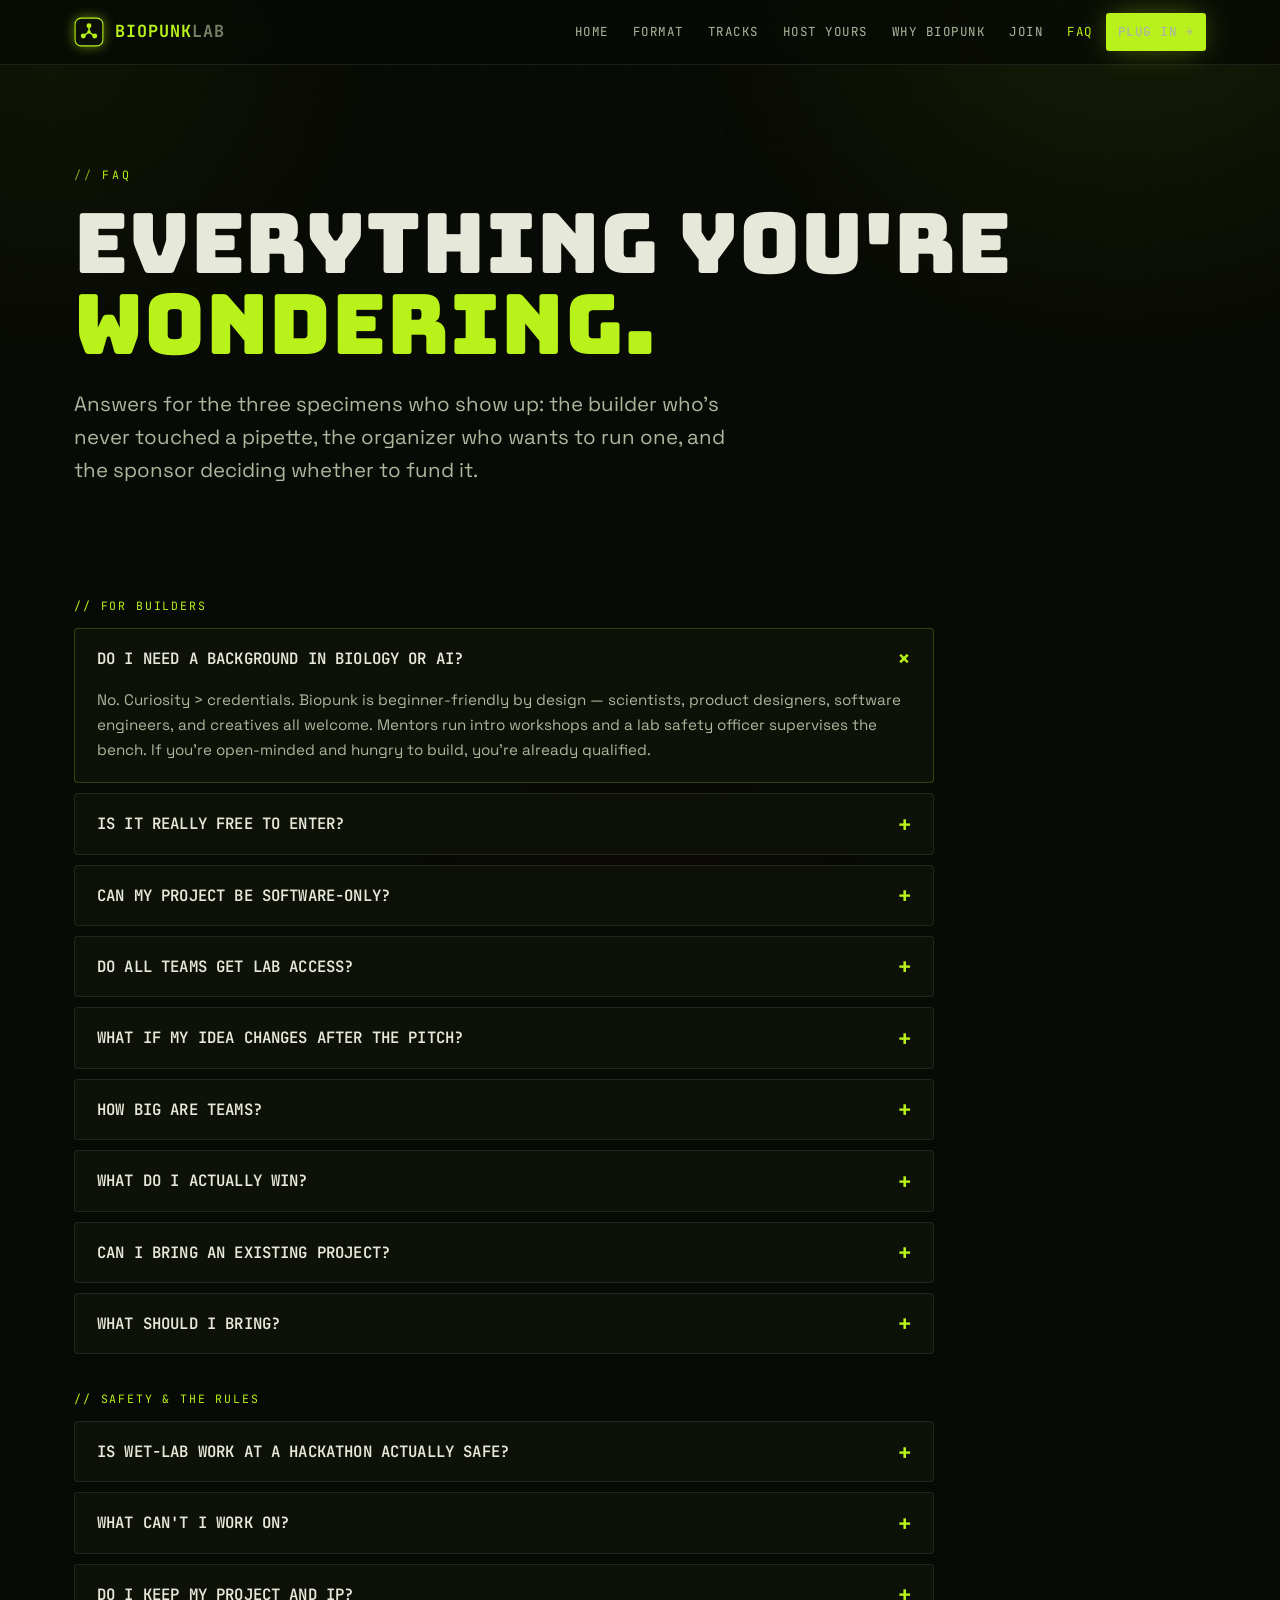
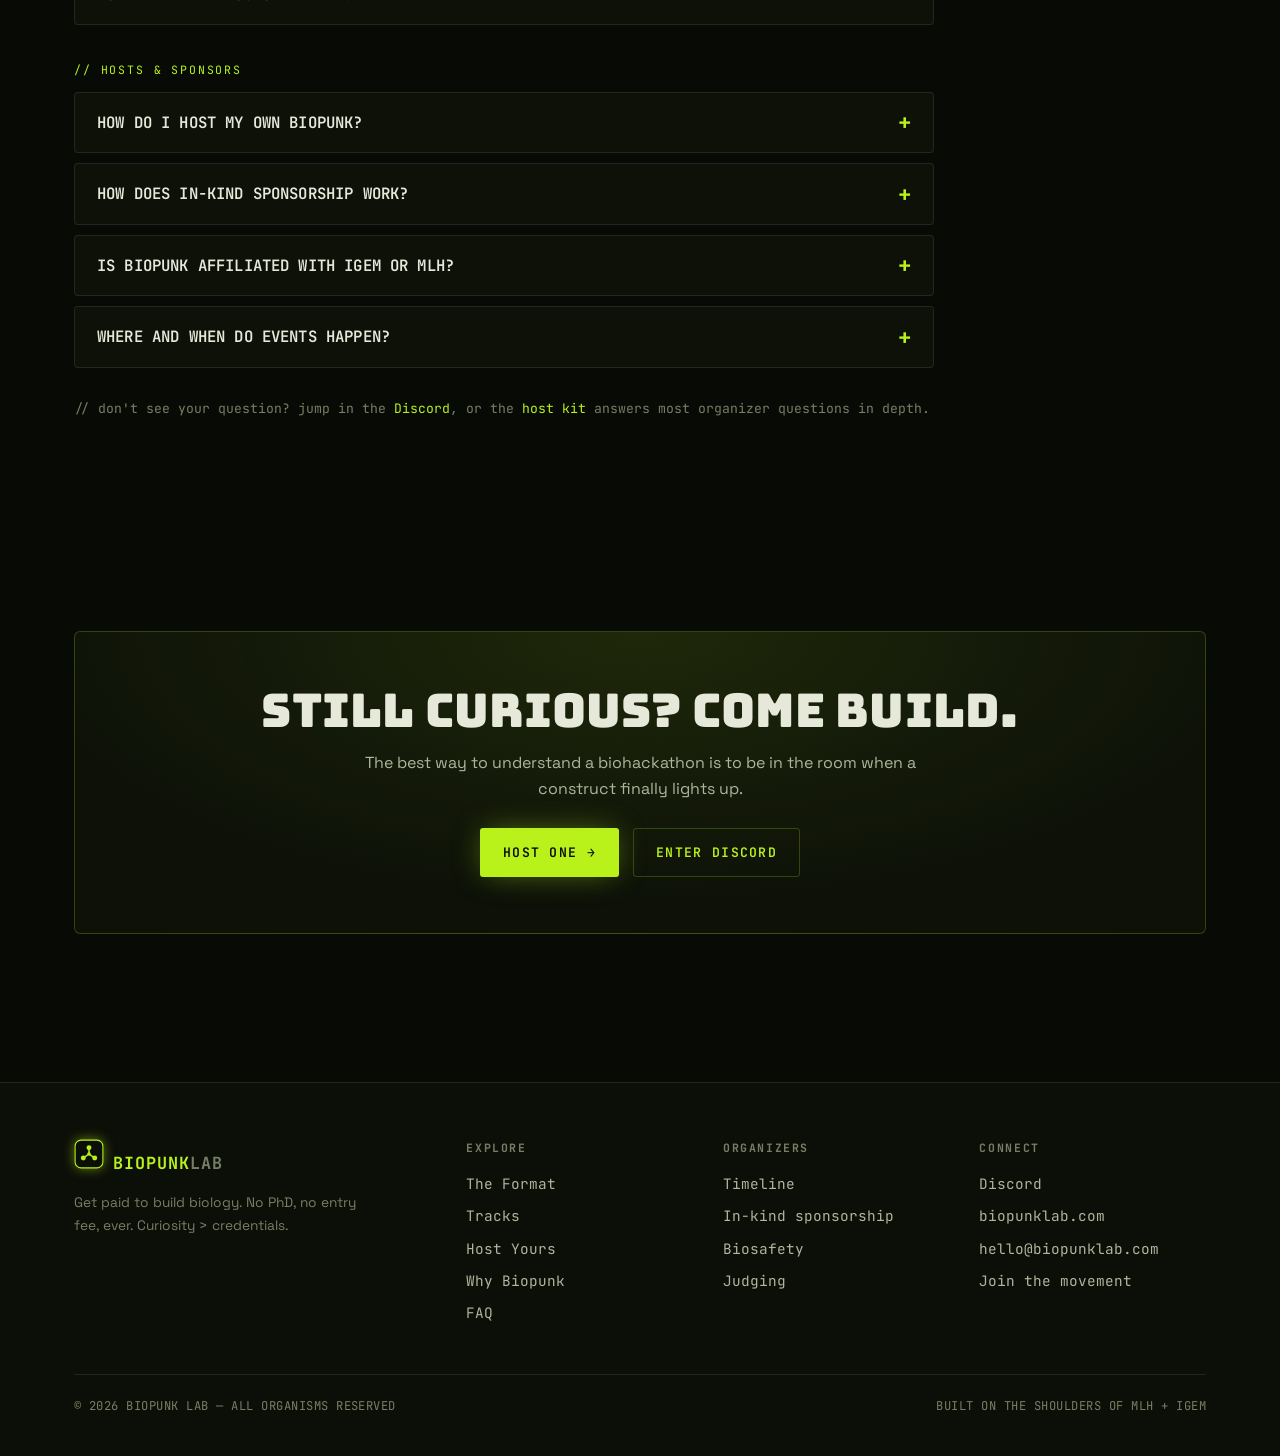
==== commit 8bfa2a93: "Add contact email hello@biopunklab.com Add a visible mailto contact link to the site. Previously the" ====
--- a/faq.html
+++ b/faq.html
@@ -162,7 +162,7 @@
       </div>
       <div><h5>Explore</h5><a href="format.html">The Format</a><a href="tracks.html">Tracks</a><a href="host.html">Host Yours</a><a href="manifesto.html">Why Biopunk</a><a href="faq.html">FAQ</a></div>
       <div><h5>Organizers</h5><a href="host.html#timeline">Timeline</a><a href="host.html#sponsorship">In-kind sponsorship</a><a href="host.html#safety">Biosafety</a><a href="host.html#judging">Judging</a></div>
-      <div><h5>Connect</h5><a href="https://discord.gg/RqJb58Fh" target="_blank" rel="noopener">Discord</a><a href="https://www.biopunklab.com/" target="_blank" rel="noopener">biopunklab.com</a><a href="get-involved.html">Join the movement</a></div>
+      <div><h5>Connect</h5><a href="https://discord.gg/RqJb58Fh" target="_blank" rel="noopener">Discord</a><a href="https://www.biopunklab.com/" target="_blank" rel="noopener">biopunklab.com</a><a href="mailto:hello@biopunklab.com">hello@biopunklab.com</a><a href="get-involved.html">Join the movement</a></div>
     </div>
     <div class="footer__base"><span>© 2026 Biopunk Lab — all organisms reserved</span><span>Built on the shoulders of MLH + iGEM</span></div>
   </div>
